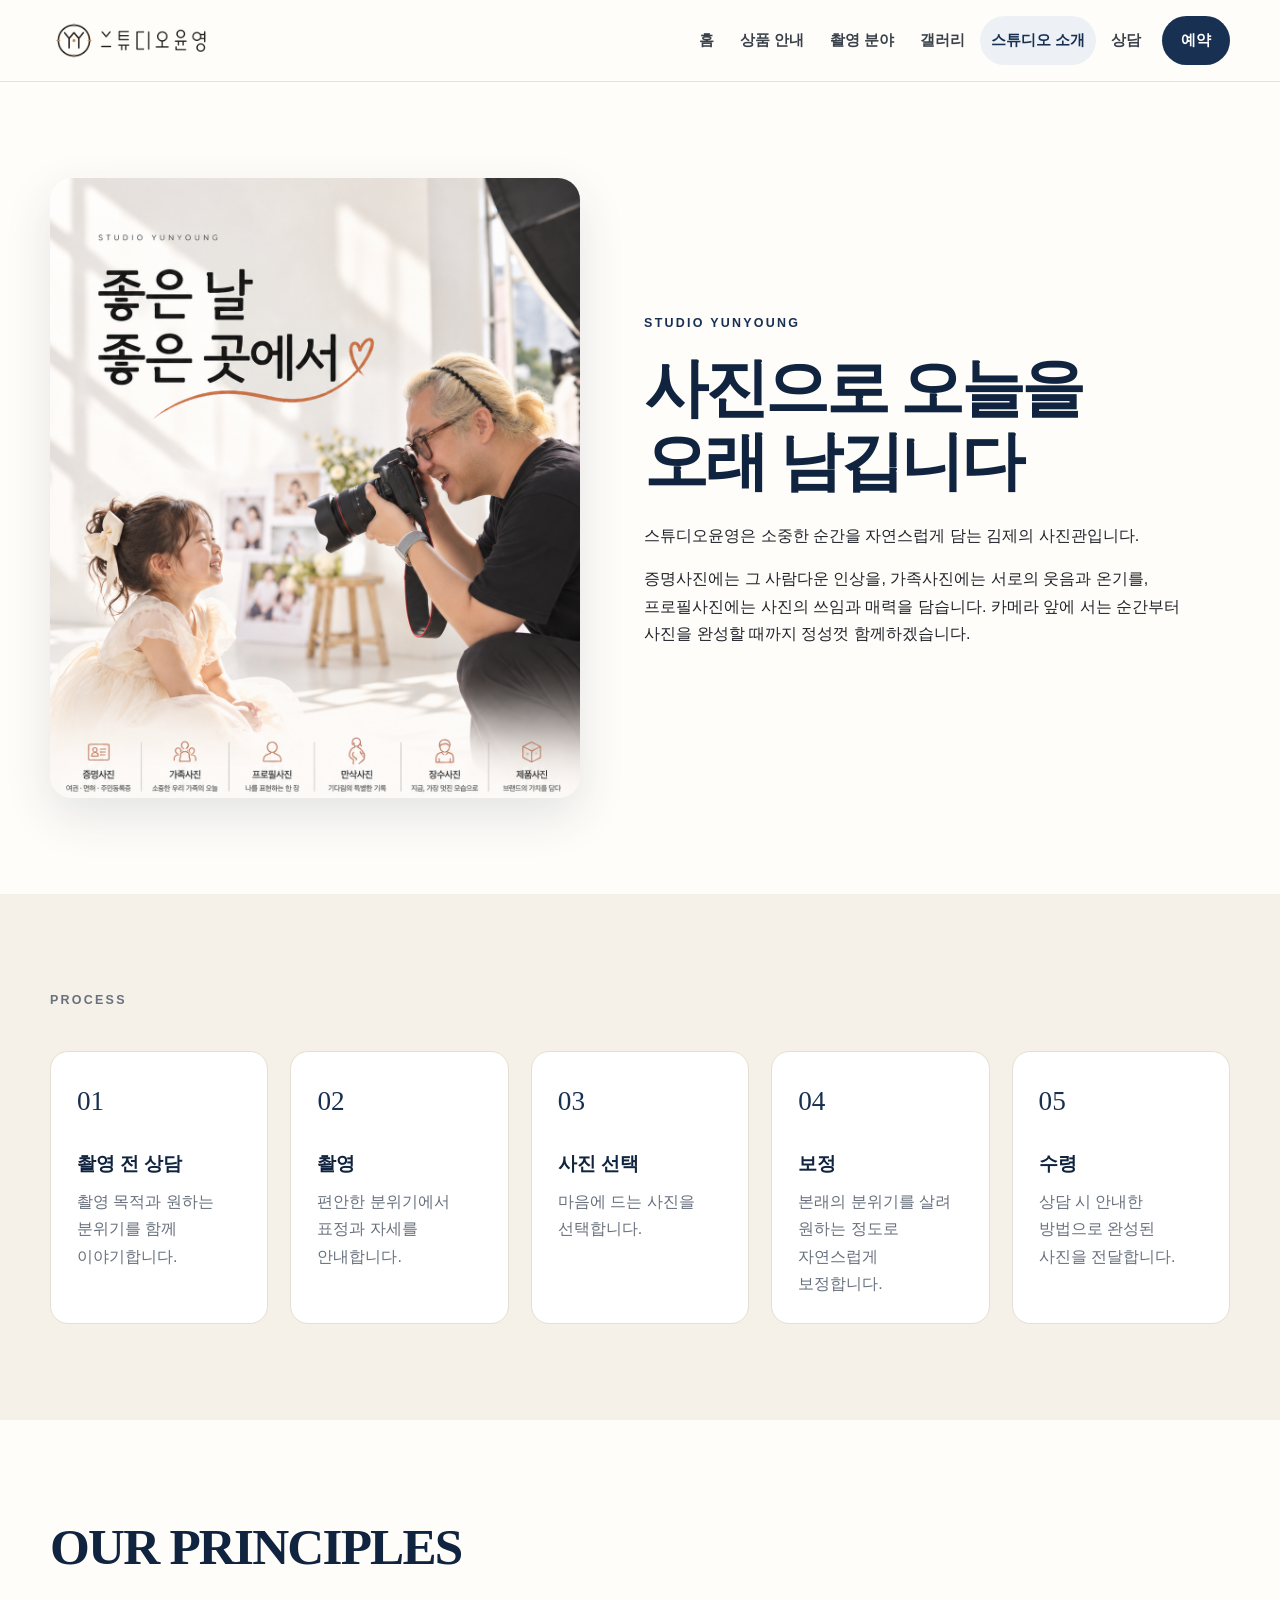
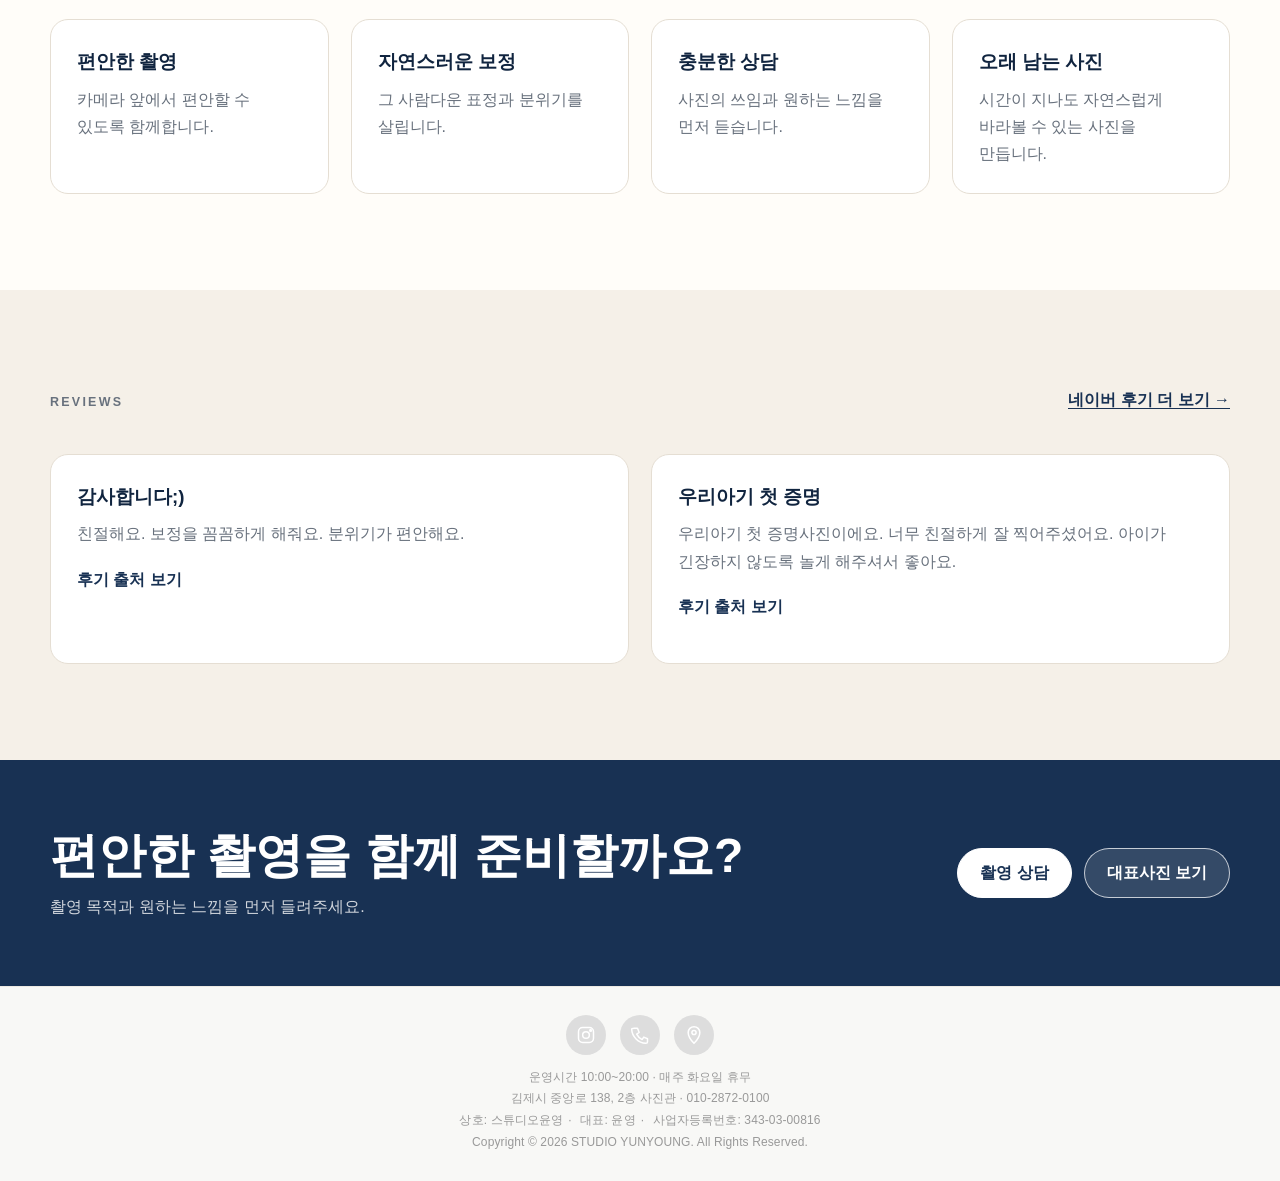
==== about/index.html @ bf230b44 "Add files via upload" ====
<!doctype html>
<html lang="ko"><head>
  <meta charset="utf-8"><meta name="viewport" content="width=device-width,initial-scale=1">
  <title>스튜디오 소개 | 스튜디오윤영 김제사진관</title>
  <meta name="description" content="편안한 촬영과 자연스러운 보정으로 오래 남을 사진을 만드는 스튜디오윤영의 촬영 철학과 과정.">
  <meta name="robots" content="index,follow,max-image-preview:large"><link rel="canonical" href="https://studioyunyoung.com/about/">
  <meta property="og:title" content="스튜디오 소개 | 스튜디오윤영"><meta property="og:description" content="사진으로 오늘을 오래 남깁니다. 스튜디오윤영의 촬영 철학과 과정."><meta property="og:type" content="website"><meta property="og:locale" content="ko_KR"><meta property="og:site_name" content="스튜디오윤영"><meta property="og:url" content="https://studioyunyoung.com/about/"><meta property="og:image" content="https://studioyunyoung.com/images/studio-yunyoung-og.jpg"><meta name="twitter:card" content="summary_large_image">
  <meta name="theme-color" content="#183153"><link rel="icon" href="/images/photo-001.webp"><link rel="stylesheet" href="/css/style-9.css?v=20260923-4">
</head>
<body>
  <a class="skip-link" href="#content">본문으로 바로가기</a>
  <header class="site-header"><a class="brand-logo" href="/" aria-label="스튜디오윤영 홈"><img src="/images/photo-002.webp" width="1600" height="440" alt="스튜디오윤영"></a><button class="menu-toggle" type="button" aria-controls="main-nav" aria-expanded="false">☰ 메뉴</button><nav class="main-nav" id="main-nav" aria-label="주요 메뉴"><a href="/">홈</a><a href="/price/">상품 안내</a><a href="/services/">촬영 분야</a><a href="/portfolio/">갤러리</a><a href="/about/" aria-current="page">스튜디오 소개</a><a href="/consult/">상담</a><a class="nav-book" href="https://m.booking.naver.com/booking/10/bizes/551021?theme=place&amp;entry=pll&amp;lang=ko" target="_blank" rel="noopener noreferrer">예약</a></nav></header>
  <main class="site-main" id="content">
    <section class="section"><div class="content-wrap about-lead"><img src="/images/photo-012.webp" width="1122" height="1402" alt="스튜디오윤영 촬영 이미지"><div><p class="section-kicker">STUDIO YUNYOUNG</p><h1>사진으로 오늘을<br>오래 남깁니다</h1><p>스튜디오윤영은 소중한 순간을 자연스럽게 담는 김제의 사진관입니다.</p><p>증명사진에는 그 사람다운 인상을, 가족사진에는 서로의 웃음과 온기를, 프로필사진에는 사진의 쓰임과 매력을 담습니다. 카메라 앞에 서는 순간부터 사진을 완성할 때까지 정성껏 함께하겠습니다.</p></div></div></section>
    <section class="section section-soft" id="process" aria-labelledby="process-title"><div class="content-wrap"><div class="section-heading"><div><p class="section-kicker">PROCESS</p><h2 id="process-title"></h2></div><p></p></div><div class="process-grid"><article class="process-card"><h3>촬영 전 상담</h3><p>촬영 목적과 원하는 분위기를 함께 이야기합니다.</p></article><article class="process-card"><h3>촬영</h3><p>편안한 분위기에서 표정과 자세를 안내합니다.</p></article><article class="process-card"><h3>사진 선택</h3><p>마음에 드는 사진을 선택합니다.</p></article><article class="process-card"><h3>보정</h3><p>본래의 분위기를 살려 원하는 정도로 자연스럽게 보정합니다.</p></article><article class="process-card"><h3>수령</h3><p>상담 시 안내한 방법으로 완성된 사진을 전달합니다.</p></article></div></div></section>
    <section class="section" id="principles" aria-labelledby="principles-title"><div class="content-wrap"><div class="section-heading"><div><h2 id="principles-title">OUR PRINCIPLES</h2></div></div><div class="principle-grid"><article class="principle-card"><h3>편안한 촬영</h3><p>카메라 앞에서 편안할 수 있도록 함께합니다.</p></article><article class="principle-card"><h3>자연스러운 보정</h3><p>그 사람다운 표정과 분위기를 살립니다.</p></article><article class="principle-card"><h3>충분한 상담</h3><p>사진의 쓰임과 원하는 느낌을 먼저 듣습니다.</p></article><article class="principle-card"><h3>오래 남는 사진</h3><p>시간이 지나도 자연스럽게 바라볼 수 있는 사진을 만듭니다.</p></article></div></div></section>
    <section class="section section-soft" id="reviews" aria-labelledby="reviews-title"><div class="content-wrap"><div class="section-heading"><div><p class="section-kicker">REVIEWS</p><h2 id="reviews-title"></h2></div><p><a class="text-link" href="https://pcmap.place.naver.com/place/1227058138/review/visitor" target="_blank" rel="noopener noreferrer">네이버 후기 더 보기 →</a></p></div><div class="review-grid"><article class="review-card"><h3>감사합니다;)</h3><p>친절해요. 보정을 꼼꼼하게 해줘요. 분위기가 편안해요.</p><a class="source" href="https://m.place.naver.com/my/review/6aae3f268a6053fb1e5ec2ae" target="_blank" rel="noopener noreferrer">후기 출처 보기</a></article><article class="review-card"><h3>우리아기 첫 증명</h3><p>우리아기 첫 증명사진이에요. 너무 친절하게 잘 찍어주셨어요. 아이가 긴장하지 않도록 놀게 해주셔서 좋아요.</p><a class="source" href="https://m.place.naver.com/my/review/67e1294032980dc170e0aef8" target="_blank" rel="noopener noreferrer">후기 출처 보기</a></article></div></div></section>
    <section class="cta-band"><div class="content-wrap"><div><h2>편안한 촬영을 함께 준비할까요?</h2><p>촬영 목적과 원하는 느낌을 먼저 들려주세요.</p></div><div class="cta-actions"><a class="button button-light" href="/consult/">촬영 상담</a><a class="button button-ghost" href="/portfolio/">대표사진 보기</a></div></div></section>
  </main>
  <footer class="site-footer"><div class="content-wrap footer-center"><nav class="footer-actions" aria-label="연락 바로가기"><a href="https://www.instagram.com/studio_yunyoung" target="_blank" rel="noopener noreferrer" aria-label="인스타그램"><svg viewBox="0 0 24 24" aria-hidden="true"><rect x="3" y="3" width="18" height="18" rx="5"></rect><circle cx="12" cy="12" r="4"></circle><circle cx="17.5" cy="6.5" r="1"></circle></svg></a><a href="tel:010-2872-0100" aria-label="전화"><svg viewBox="0 0 24 24" aria-hidden="true"><path d="M5 4h4l2 5-3 2c1.5 3 3.5 5 6.5 6.5l2-3 4.5 2V20c0 1-1 2-2 2C10 21.5 2.5 14 2 5c0-1 1-1 3-1Z"></path></svg></a><a href="https://naver.me/GMmLZN1i" target="_blank" rel="noopener noreferrer" aria-label="오시는 길"><svg viewBox="0 0 24 24" aria-hidden="true"><path d="M12 22s7-7 7-13a7 7 0 1 0-14 0c0 6 7 13 7 13Z"></path><circle cx="12" cy="9" r="2.5"></circle></svg></a></nav><p class="footer-info">운영시간 10:00~20:00 · 매주 화요일 휴무<br>김제시 중앙로 138, 2층 사진관 · <a href="tel:010-2872-0100">010-2872-0100</a></p><p class="footer-business"><span data-business-name="">상호: 스튜디오윤영</span><span data-representative="">대표: 윤영</span><span data-business-number="">사업자등록번호: 343-03-00816</span></p><p class="copyright">Copyright © 2026 STUDIO YUNYOUNG. All Rights Reserved.</p></div></footer>
  <nav class="quick-links" aria-label="모바일 바로가기"><a href="tel:010-2872-0100">전화</a><a href="/consult/">상담</a><a class="quick-reservation" href="https://m.booking.naver.com/booking/10/bizes/551021?theme=place&amp;entry=pll&amp;lang=ko" target="_blank" rel="noopener noreferrer">예약</a><a href="https://naver.me/GMmLZN1i" target="_blank" rel="noopener noreferrer">오시는 길</a><a href="https://www.instagram.com/studio_yunyoung" target="_blank" rel="noopener noreferrer">인스타그램</a></nav><script src="/js/site.js" defer=""></script>

</body></html>
---- css/style-9.css ----
:root {
  --navy: #183153;
  --navy-deep: #10243f;
  --ink: #20242a;
  --muted: #68717d;
  --paper: #fffdf9;
  --warm: #f5f0e8;
  --line: #e5ded3;
  --white: #ffffff;
  --shadow: 0 18px 48px rgba(24, 49, 83, 0.12);
  --radius: 22px;
  --content: 1180px;
}

* { box-sizing: border-box; }
html { scroll-behavior: smooth; }
body {
  margin: 0;
  color: var(--ink);
  background: var(--paper);
  font-family: -apple-system, BlinkMacSystemFont, "Apple SD Gothic Neo", "Noto Sans KR", "Malgun Gothic", sans-serif;
  line-height: 1.7;
  word-break: keep-all;
}
body.menu-open { overflow: hidden; }
img { display: block; max-width: 100%; }
a { color: inherit; text-decoration: none; }
button, input, select, textarea { font: inherit; }
button { color: inherit; }
.sr-only {
  position: absolute;
  width: 1px;
  height: 1px;
  padding: 0;
  margin: -1px;
  overflow: hidden;
  clip: rect(0, 0, 0, 0);
  white-space: nowrap;
  border: 0;
}
.skip-link {
  position: fixed;
  z-index: 999;
  left: 16px;
  top: -80px;
  padding: 10px 16px;
  color: var(--white);
  background: var(--navy);
  border-radius: 8px;
}
.skip-link:focus { top: 16px; }

.site-header {
  position: sticky;
  z-index: 100;
  top: 0;
  display: flex;
  align-items: center;
  justify-content: space-between;
  min-height: 82px;
  padding: 10px max(24px, calc((100vw - var(--content)) / 2));
  background: rgba(255, 253, 249, 0.94);
  border-bottom: 1px solid rgba(229, 222, 211, 0.86);
  backdrop-filter: blur(16px);
}
.brand-logo img { width: 174px; height: auto; }
.main-nav { display: flex; align-items: center; gap: 4px; }
.main-nav > a {
  position: relative;
  padding: 12px 11px;
  border-radius: 999px;
  color: #3a414b;
  font-size: 0.93rem;
  font-weight: 650;
}
.main-nav > a:hover,
.main-nav > a:focus-visible,
.main-nav > a[aria-current="page"] { color: var(--navy); background: #edf1f6; }
.main-nav > .nav-book,
.main-nav > .nav-book:hover,
.main-nav > .nav-book:focus-visible {
  margin-left: 6px;
  padding-inline: 19px;
  color: var(--white);
  background: var(--navy);
}
.menu-toggle {
  display: none;
  border: 1px solid var(--line);
  padding: 10px 14px;
  background: var(--white);
  border-radius: 999px;
  font-weight: 700;
}

.site-main { overflow: hidden; }
.content-wrap { width: min(var(--content), calc(100% - 40px)); margin: 0 auto; }
.section { padding: 96px 0; }
.section-soft { background: var(--warm); }
.section-kicker {
  margin: 0 0 8px;
  color: var(--navy);
  font-size: 0.78rem;
  font-weight: 800;
  letter-spacing: 0.18em;
}
.section-heading {
  display: flex;
  align-items: end;
  justify-content: space-between;
  gap: 28px;
  margin-bottom: 40px;
}
.section-heading h2,
.page-intro h1 {
  margin: 0;
  color: var(--navy-deep);
  font-family: Georgia, "Times New Roman", "Batang", serif;
  font-weight: 600;
  line-height: 1.23;
  letter-spacing: -0.035em;
}
.section-heading h2 { font-size: clamp(2rem, 4vw, 3.5rem); }
.section-heading-empty { min-height: 1.23em; }
.section-heading p { max-width: 500px; margin: 0; color: var(--muted); }
.text-link { color: var(--navy); font-weight: 800; border-bottom: 1px solid currentColor; }

.minimal-hero {
  display: grid;
  grid-template-columns: minmax(390px, 0.82fr) minmax(0, 1.18fr);
  min-height: calc(100svh - 82px);
  background: #fafaf7;
}
.minimal-hero-copy {
  display: flex;
  flex-direction: column;
  justify-content: center;
  padding: clamp(64px, 8vw, 126px) clamp(52px, 6.4vw, 104px);
  color: var(--navy-deep);
}
.minimal-hero-copy h1 {
  width: 100%;
  max-width: 390px;
  margin: 0;
  font-family: "Helvetica Neue", "Apple SD Gothic Neo", "Noto Sans KR", "Malgun Gothic", sans-serif;
  font-size: clamp(2.75rem, 4.2vw, 4.75rem);
  font-weight: 600;
  line-height: 1.14;
  letter-spacing: -0.055em;
}
.minimal-hero-copy h1 span { display: block; margin-top: 0.06em; }
.minimal-hero-copy p {
  width: min(100%, 320px);
  margin: 34px 0 0;
  padding: 16px 0 0 4px;
  border-top: 1px solid var(--navy);
  font-size: 0.88rem;
  font-weight: 750;
  letter-spacing: 0.18em;
}
.minimal-hero-photo { min-width: 0; overflow: hidden; }
.minimal-hero-photo img {
  width: 100%;
  height: 100%;
  object-fit: cover;
  object-position: center;
}
.hero-actions, .cta-actions { display: flex; flex-wrap: wrap; gap: 12px; }
.button {
  display: inline-flex;
  align-items: center;
  justify-content: center;
  min-height: 50px;
  padding: 0 22px;
  border: 1px solid var(--navy);
  border-radius: 999px;
  color: var(--white);
  background: var(--navy);
  font-weight: 800;
  transition: transform 0.2s ease, box-shadow 0.2s ease;
}
.button:hover, .button:focus-visible { transform: translateY(-2px); box-shadow: 0 10px 26px rgba(24, 49, 83, 0.2); }
.button-light { border-color: var(--white); background: var(--white); color: var(--navy); }
.button-ghost { border-color: rgba(255,255,255,.72); background: rgba(255,255,255,.12); color: var(--white); }
.button-outline { background: transparent; color: var(--navy); }
.hero-controls {
  position: absolute;
  z-index: 3;
  right: max(24px, calc((100vw - var(--content)) / 2));
  bottom: 36px;
  display: flex;
  gap: 8px;
}
.hero-dot {
  width: 34px;
  height: 4px;
  padding: 0;
  border: 0;
  border-radius: 99px;
  background: rgba(255,255,255,.46);
  cursor: pointer;
}
.hero-dot.active { background: var(--white); }

.service-grid, .preview-grid, .principle-grid, .process-grid { display: grid; gap: 22px; }
.service-grid { grid-template-columns: repeat(4, 1fr); }
.service-card {
  position: relative;
  min-height: 430px;
  overflow: hidden;
  border-radius: var(--radius);
  background: #d9d9d9;
  box-shadow: var(--shadow);
}
.service-card img { width: 100%; height: 100%; object-fit: cover; transition: transform .5s ease; }
.service-card:hover img { transform: scale(1.035); }
.service-card::after { content: ""; position: absolute; inset: 38% 0 0; background: linear-gradient(transparent, rgba(8,19,33,.82)); }
.service-card-copy { position: absolute; z-index: 2; inset: auto 24px 24px; color: var(--white); }
.service-card-copy small { opacity: .78; font-weight: 800; letter-spacing: .1em; }
.service-card-copy h3 { margin: 4px 0; font-size: 1.55rem; }
.service-card-copy p { margin: 0; opacity: .88; }
.preview-grid { grid-template-columns: 1.35fr .65fr .65fr; grid-template-rows: 280px 280px; }
.preview-grid a { position: relative; overflow: hidden; border-radius: var(--radius); background: #ddd; }
.preview-grid a:first-child { grid-row: 1 / 3; }
.preview-grid a:nth-child(4) { grid-column: 2 / 4; }
.preview-grid img { width: 100%; height: 100%; object-fit: cover; transition: transform .5s ease; }
.preview-grid a:hover img { transform: scale(1.035); }
.preview-label {
  position: absolute;
  left: 16px;
  bottom: 16px;
  padding: 7px 12px;
  color: var(--white);
  background: rgba(16,36,63,.84);
  border-radius: 999px;
  font-size: .85rem;
  font-weight: 800;
}

.split-story { display: grid; grid-template-columns: 1.1fr .9fr; gap: 64px; align-items: center; }
.split-story img { width: 100%; max-height: 660px; object-fit: cover; border-radius: var(--radius); box-shadow: var(--shadow); }
.story-copy h2 { margin: 10px 0 24px; color: var(--navy-deep); font-family: Georgia, "Times New Roman", "Batang", serif; font-size: clamp(2.25rem, 5vw, 4.4rem); font-weight: 500; line-height: 1.12; }
.story-copy p { color: #4f5863; }

.event-card {
  display: grid;
  grid-template-columns: .85fr 1.15fr;
  gap: 46px;
  align-items: center;
  padding: 34px;
  color: var(--white);
  background: var(--navy-deep);
  border-radius: calc(var(--radius) + 8px);
}
.event-card img { width: 100%; max-height: 480px; object-fit: contain; border-radius: 16px; background: var(--white); }
.event-card h2 { margin: 8px 0 14px; font-size: clamp(2rem, 4vw, 3.4rem); line-height: 1.2; }

.page-intro { padding: 88px 0 54px; background: var(--warm); border-bottom: 1px solid var(--line); }
.page-intro h1 { max-width: 850px; font-size: clamp(2.7rem, 6vw, 5.4rem); }
.page-intro p { max-width: 680px; margin: 22px 0 0; color: var(--muted); font-size: 1.08rem; }
.page-intro-simple { padding: 62px 0 38px; }
.page-intro-simple h1 { font-size: clamp(2.7rem, 5vw, 4.8rem); }
.breadcrumb { margin: 0 0 20px; color: var(--navy); font-size: .88rem; font-weight: 800; }

.price-sheet { max-width: 900px; margin: 0 auto; padding: 18px; background: var(--white); border: 1px solid var(--line); border-radius: var(--radius); box-shadow: var(--shadow); }
.price-sheet img { width: 100%; height: auto; border-radius: 14px; }
.notice-box { margin-top: 28px; padding: 24px 26px; background: #edf1f6; border-left: 4px solid var(--navy); border-radius: 12px; }
.notice-box h2, .notice-box h3 { margin-top: 0; color: var(--navy); }
.faq-list { display: grid; gap: 12px; }
.faq-list details { padding: 18px 22px; background: var(--white); border: 1px solid var(--line); border-radius: 14px; }
.faq-list summary { cursor: pointer; color: var(--navy-deep); font-weight: 800; }

.service-detail-list { display: grid; gap: 32px; }
.service-detail {
  display: grid;
  grid-template-columns: .8fr 1.2fr;
  gap: 44px;
  align-items: center;
  padding: 30px;
  background: var(--white);
  border: 1px solid var(--line);
  border-radius: var(--radius);
}
.service-detail:nth-child(even) { grid-template-columns: 1.2fr .8fr; }
.service-detail:nth-child(even) img { order: 2; }
.service-detail img { width: 100%; height: 380px; object-fit: cover; border-radius: 16px; }
.service-detail h2 { margin: 4px 0 12px; color: var(--navy-deep); font-size: 2rem; }
.service-detail ul { padding-left: 20px; color: var(--muted); }

.gallery-tabs { position: sticky; z-index: 30; top: 82px; display: flex; gap: 8px; overflow-x: auto; padding: 14px 0; background: rgba(255,253,249,.94); backdrop-filter: blur(14px); }
.gallery-tab { flex: 0 0 auto; padding: 10px 18px; border: 1px solid var(--navy); border-radius: 2px; color: var(--navy); background: transparent; cursor: pointer; font-weight: 800; }
.gallery-tab.active { border-color: var(--navy); color: var(--white); background: var(--navy); }
.gallery-panel { padding-top: 40px; }
.gallery-panel[hidden] { display: none; }
.gallery-panel h2 { color: var(--navy-deep); font-size: 2.15rem; }
.gallery-grid { display: grid; grid-template-columns: repeat(3, 1fr); gap: 16px; }
.gallery-item { position: relative; aspect-ratio: 4 / 3; padding: 0; overflow: hidden; border: 0; border-radius: 16px; background: #ddd; cursor: zoom-in; }
.gallery-item.portrait { aspect-ratio: 3 / 4; }
.gallery-item img { width: 100%; height: 100%; object-fit: cover; transition: transform .45s ease; }
.gallery-item:hover img { transform: scale(1.025); }
.gallery-note { color: var(--muted); font-size: .92rem; }
.gallery-intro-note { max-width: 760px; margin: 34px 0 0; color: var(--muted); font-size: .92rem; }

.photo-dialog { width: min(1100px, calc(100% - 30px)); max-width: none; padding: 0; border: 0; border-radius: 16px; background: transparent; }
.photo-dialog::backdrop { background: rgba(7,13,22,.86); }
.photo-dialog img { max-width: 100%; max-height: 88vh; margin: auto; object-fit: contain; border-radius: 12px; }
.dialog-close { position: fixed; top: 18px; right: 18px; width: 48px; height: 48px; border: 0; border-radius: 50%; color: var(--white); background: rgba(255,255,255,.18); font-size: 2rem; cursor: pointer; }

.about-lead { display: grid; grid-template-columns: .95fr 1.05fr; gap: 64px; align-items: center; }
.about-lead img { width: 100%; max-height: 620px; object-fit: cover; border-radius: var(--radius); box-shadow: var(--shadow); }
.page-intro h1,
.about-lead h1 {
  font-family: "Helvetica Neue", "Apple SD Gothic Neo", "Noto Sans KR", "Malgun Gothic", sans-serif;
  font-weight: 600;
  line-height: 1.14;
  letter-spacing: -0.055em;
}
.about-lead h1 { margin: 18px 0 24px; color: var(--navy-deep); font-size: clamp(2.4rem, 5vw, 4.5rem); }
.process-grid { grid-template-columns: repeat(5, 1fr); counter-reset: process; }
.process-card, .principle-card, .review-card { padding: 26px; background: var(--white); border: 1px solid var(--line); border-radius: 18px; }
.process-card { counter-increment: process; }
.process-card::before { content: "0" counter(process); display: block; margin-bottom: 24px; color: var(--navy); font-family: Georgia, serif; font-size: 1.7rem; }
.process-card h3, .principle-card h3, .review-card h3 { margin: 0 0 8px; color: var(--navy-deep); }
.process-card p, .principle-card p, .review-card p { margin: 0; color: var(--muted); }
.principle-grid { grid-template-columns: repeat(4, 1fr); }
.review-grid { display: grid; grid-template-columns: repeat(2, 1fr); gap: 22px; }
.review-card { min-height: 210px; }
.review-card .source { display: inline-block; margin-top: 18px; color: var(--navy); font-weight: 800; }

.consult-layout { display: grid; grid-template-columns: 1.2fr .8fr; gap: 34px; align-items: start; }
.consult-form, .contact-card { padding: 34px; background: var(--white); border: 1px solid var(--line); border-radius: var(--radius); box-shadow: var(--shadow); }
.consult-form { display: grid; grid-template-columns: 1fr 1fr; gap: 18px; }
.consult-form h2, .consult-form .form-note, .consult-form .message-field, .consult-form .form-actions, .consult-form .copy-status { grid-column: 1 / -1; }
.consult-form h2 { margin: 0; color: var(--navy-deep); }
.form-note { margin: 0; color: var(--muted); }
.consult-form label { display: grid; gap: 7px; color: #424a55; font-weight: 800; }
.consult-form input, .consult-form select, .consult-form textarea { width: 100%; padding: 13px 14px; border: 1px solid #cdd3da; border-radius: 10px; color: var(--ink); background: var(--white); }
.consult-form textarea { resize: vertical; }
.form-actions { display: flex; flex-wrap: wrap; gap: 10px; }
.copy-status { min-height: 1.6em; margin: 0; color: var(--navy); font-weight: 750; }
.contact-card h2 { margin-top: 0; color: var(--navy-deep); }
.contact-card .phone { display: inline-block; margin: 8px 0 18px; color: var(--navy); font-size: 1.55rem; font-weight: 900; }
.contact-links { display: grid; gap: 10px; margin-top: 22px; }
.contact-links a { padding: 12px 14px; border: 1px solid var(--line); border-radius: 10px; font-weight: 800; }

.cta-band { padding: 66px 0; color: var(--white); background: var(--navy); }
.cta-band .content-wrap { display: flex; align-items: center; justify-content: space-between; gap: 30px; }
.cta-band h2 { margin: 0 0 7px; font-size: clamp(1.8rem, 4vw, 3rem); line-height: 1.25; }
.cta-band p { margin: 0; opacity: .8; }

.site-footer {
  padding: 28px 0;
  color: #999;
  background: #f8f8f6;
  border-top: 1px solid #ece9e3;
  font-family: Arial, "Helvetica Neue", "Apple SD Gothic Neo", sans-serif;
  font-size: 12px;
  font-weight: 400;
  line-height: 1.75;
  letter-spacing: .01em;
  text-align: center;
}
.footer-center { display: grid; justify-items: center; gap: 0; }
.footer-actions { display: flex; justify-content: center; gap: 14px; }
.footer-actions a { display: grid; place-items: center; width: 40px; height: 40px; border-radius: 50%; color: var(--white); background: #ddd; transition: background .2s ease, transform .2s ease; }
.footer-actions a:hover, .footer-actions a:focus-visible { background: var(--navy); transform: translateY(-2px); }
.footer-actions svg { width: 20px; height: 20px; fill: none; stroke: currentColor; stroke-width: 1.8; stroke-linecap: round; stroke-linejoin: round; }
.footer-info { margin: 12px 0 0; color: inherit; font: inherit; }
.footer-info a { color: inherit; border-bottom: 0; }
.footer-business { display: flex; flex-wrap: wrap; justify-content: center; gap: 0; margin: 1px 0 0; color: inherit; font: inherit; }
.footer-business span + span::before { content: " · "; padding: 0 5px; color: inherit; }
.copyright { margin: 1px 0 0; color: inherit; font: inherit; letter-spacing: inherit; }

.quick-links {
  position: fixed;
  z-index: 90;
  left: 50%;
  bottom: 12px;
  display: none;
  width: min(560px, calc(100% - 20px));
  transform: translateX(-50%);
  overflow: hidden;
  border: 1px solid rgba(255,255,255,.72);
  border-radius: 16px;
  background: rgba(255,255,255,.96);
  box-shadow: 0 14px 35px rgba(16,36,63,.2);
  backdrop-filter: blur(14px);
}
.quick-links a { flex: 1; display: grid; place-items: center; min-height: 58px; padding: 6px 3px; color: #4f5965; font-size: .72rem; font-weight: 800; }
.quick-links .quick-reservation { color: var(--white); background: var(--navy); }

@media (max-width: 1040px) {
  .service-grid { grid-template-columns: repeat(2, 1fr); }
  .service-card { min-height: 520px; }
  .process-grid { grid-template-columns: repeat(3, 1fr); }
  .principle-grid { grid-template-columns: repeat(2, 1fr); }
  .main-nav > a { padding-inline: 8px; font-size: .86rem; }
}

@media (max-width: 820px) {
  .site-header { min-height: 70px; padding-inline: 18px; }
  .brand-logo img { width: 150px; }
  .menu-toggle { display: inline-flex; }
  .main-nav {
    position: fixed;
    inset: 70px 0 auto;
    display: none;
    max-height: calc(100vh - 70px);
    padding: 18px 20px 28px;
    overflow-y: auto;
    background: var(--paper);
    border-bottom: 1px solid var(--line);
    box-shadow: 0 18px 40px rgba(16,36,63,.12);
  }
  .main-nav.open { display: grid; }
  .main-nav > a { padding: 13px 16px; border-radius: 10px; font-size: 1rem; }
  .main-nav > .nav-book { margin: 8px 0 0; }
  .minimal-hero {
    grid-template-columns: 1fr;
    grid-template-rows: auto minmax(420px, 1fr);
    min-height: calc(100svh - 70px);
    padding-bottom: 76px;
  }
  .minimal-hero-copy { padding: 46px 24px 36px; }
  .minimal-hero-copy h1 { font-size: clamp(2.8rem, 12vw, 4.5rem); }
  .minimal-hero-copy p { margin-top: 22px; padding-top: 14px; }
  .section { padding: 72px 0; }
  .section-heading { display: block; }
  .section-heading p { margin-top: 12px; }
  .preview-grid { grid-template-columns: 1fr 1fr; grid-template-rows: 340px 220px 220px; }
  .preview-grid a:first-child { grid-column: 1 / 3; grid-row: auto; }
  .preview-grid a:nth-child(4) { grid-column: 1 / 3; }
  .split-story, .about-lead, .event-card, .consult-layout { grid-template-columns: 1fr; }
  .event-card { padding: 22px; }
  .service-detail, .service-detail:nth-child(even) { grid-template-columns: 1fr; gap: 22px; }
  .service-detail:nth-child(even) img { order: 0; }
  .gallery-tabs { top: 70px; }
  .gallery-grid { grid-template-columns: repeat(2, 1fr); }
  .process-grid { grid-template-columns: repeat(2, 1fr); }
  .cta-band .content-wrap { display: block; }
  .cta-actions { margin-top: 24px; }
  .quick-links { display: flex; }
  .site-footer { padding-bottom: 94px; }
}

@media (max-width: 560px) {
  .content-wrap { width: min(100% - 28px, var(--content)); }
  .service-grid { grid-template-columns: 1fr; }
  .service-card { min-height: 500px; }
  .preview-grid { display: grid; grid-template-columns: 1fr; grid-template-rows: repeat(4, 310px); }
  .preview-grid a:first-child, .preview-grid a:nth-child(4) { grid-column: auto; }
  .page-intro { padding: 64px 0 42px; }
  .page-intro-simple { padding: 48px 0 30px; }
  .page-intro h1 { font-size: clamp(2.4rem, 13vw, 4.2rem); }
  .gallery-grid { grid-template-columns: 1fr; }
  .gallery-item, .gallery-item.portrait { aspect-ratio: 4 / 3; }
  .process-grid, .principle-grid, .review-grid { grid-template-columns: 1fr; }
  .consult-form { grid-template-columns: 1fr; padding: 24px; }
  .consult-form > * { grid-column: 1; }
  .contact-card { padding: 24px; }
  .footer-grid { grid-template-columns: 1fr; }
  .footer-links { justify-content: flex-start; }
  .footer-policy, .copyright { grid-column: auto; }
}

@media (prefers-reduced-motion: reduce) {
  html { scroll-behavior: auto; }
  *, *::before, *::after { scroll-behavior: auto !important; transition-duration: .01ms !important; animation-duration: .01ms !important; }
}
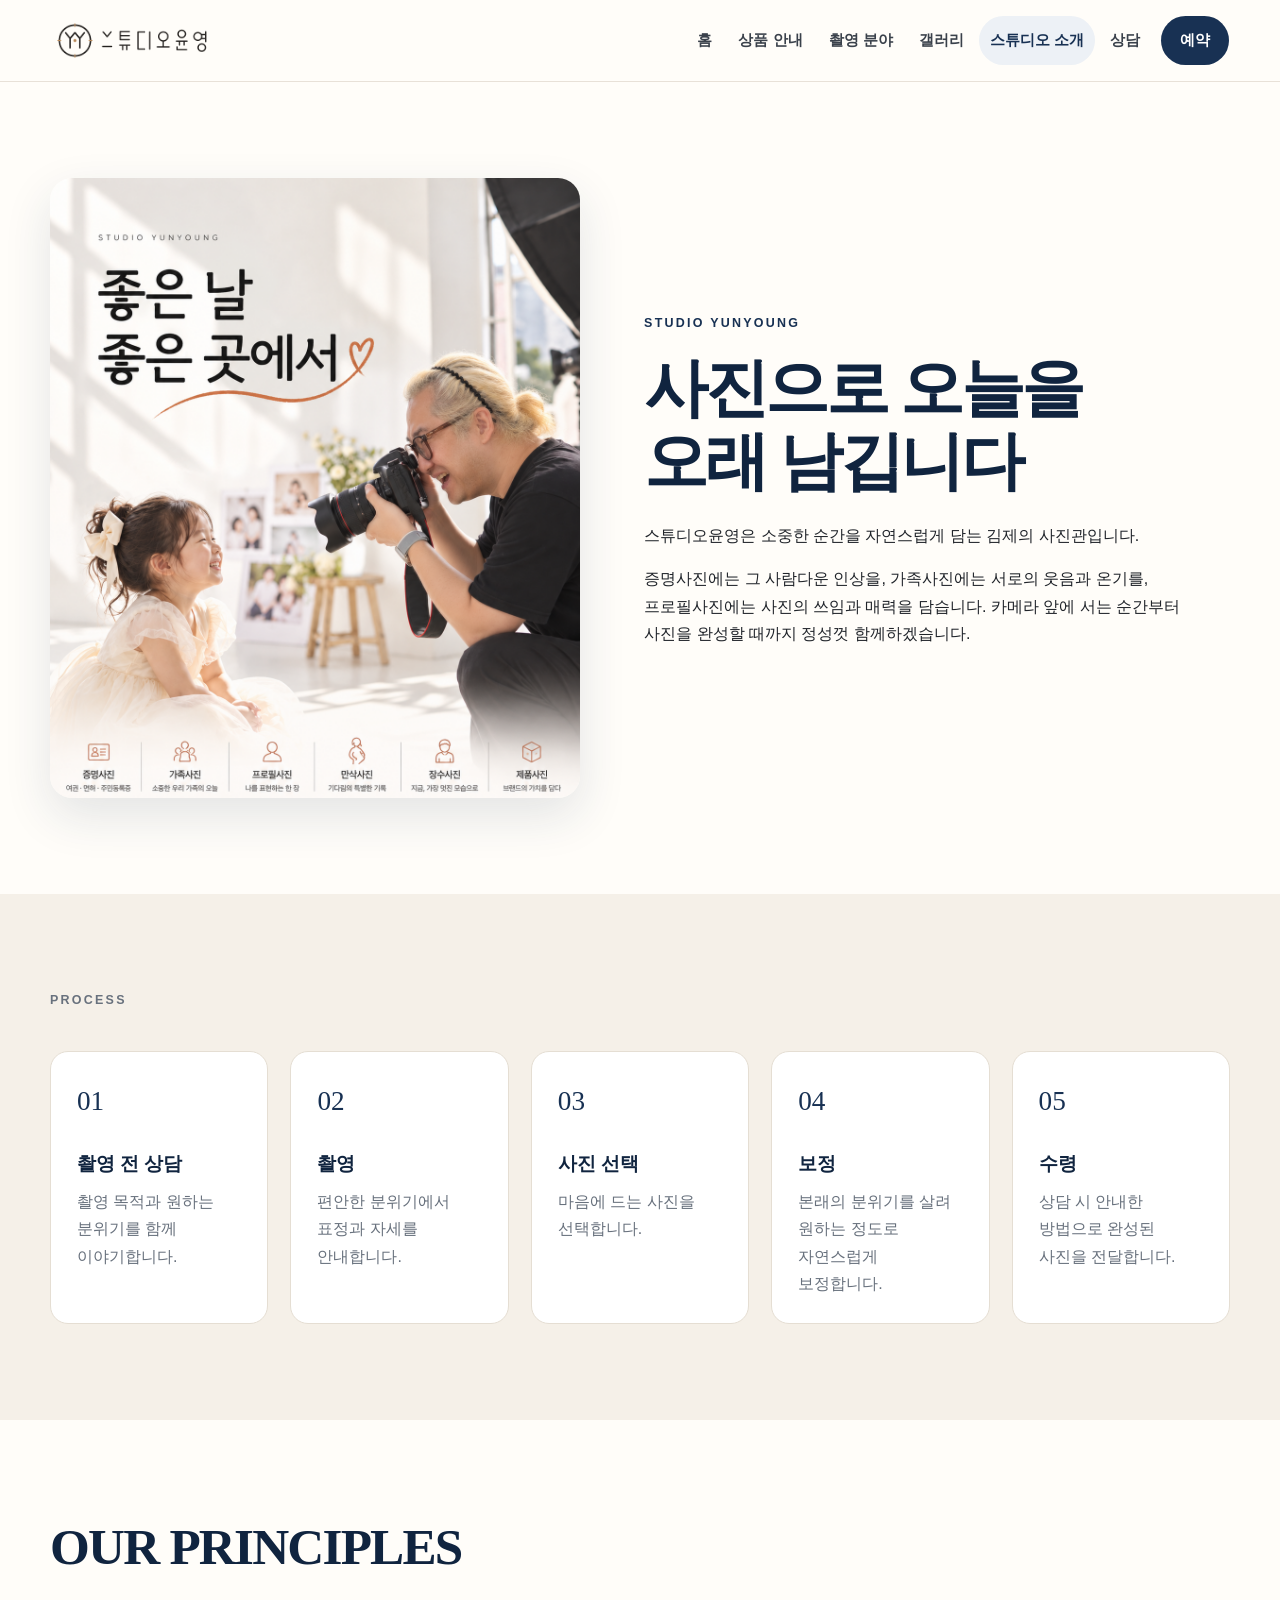
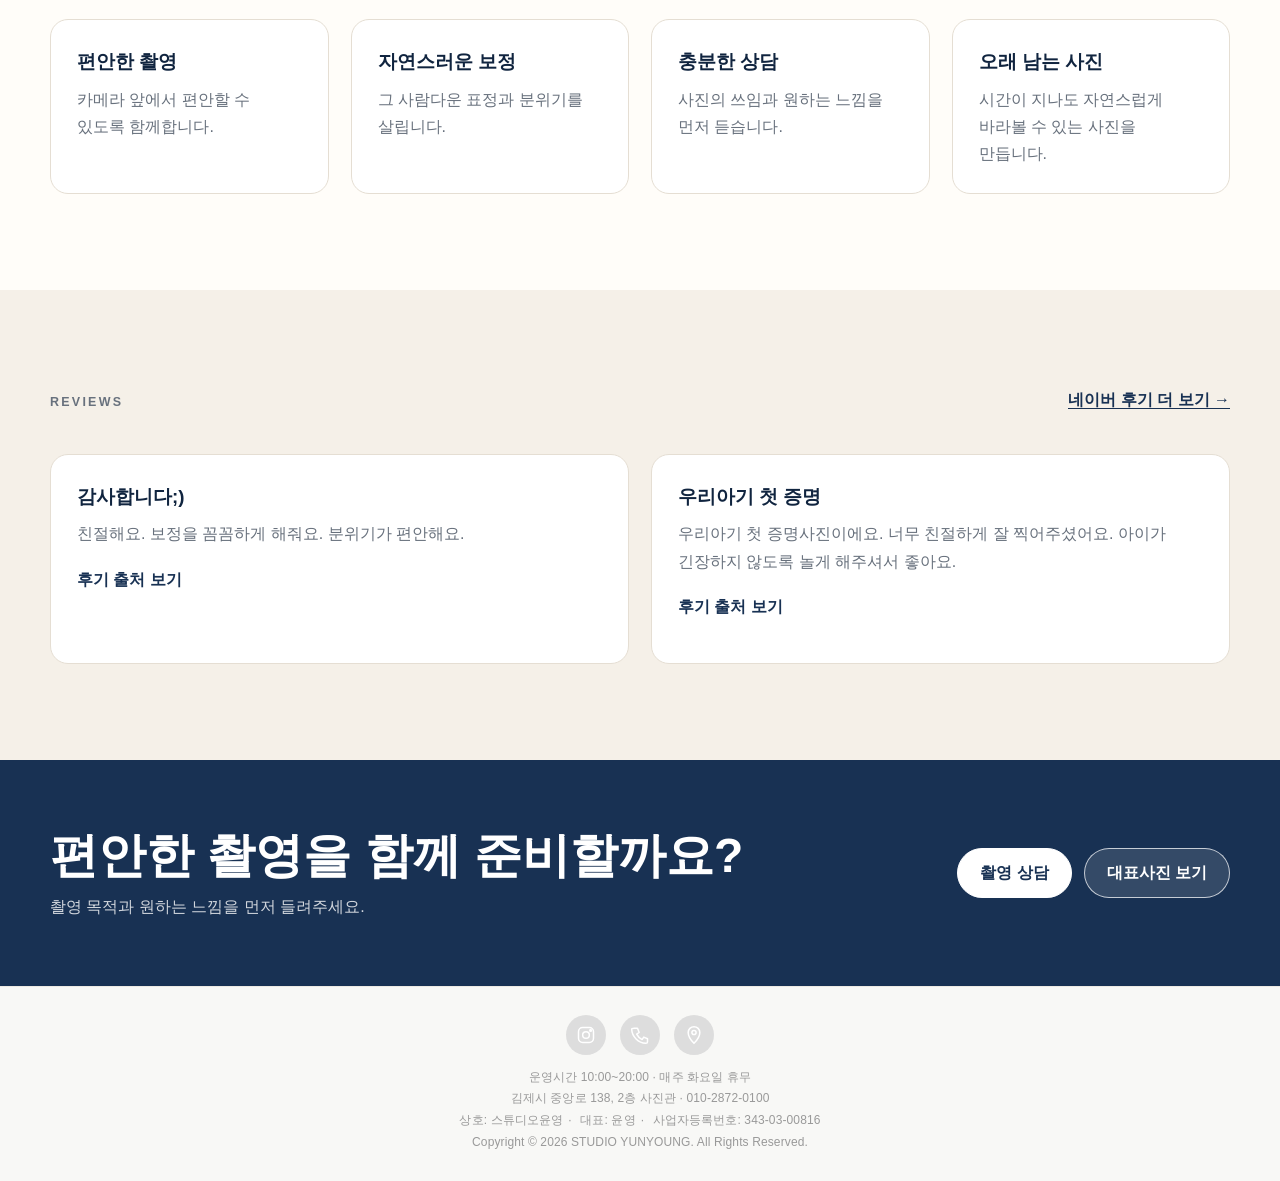
==== commit acc258fc: "Add files via upload" ====
--- a/about/index.html
+++ b/about/index.html
@@ -5,13 +5,13 @@
   <meta name="description" content="편안한 촬영과 자연스러운 보정으로 오래 남을 사진을 만드는 스튜디오윤영의 촬영 철학과 과정.">
   <meta name="robots" content="index,follow,max-image-preview:large"><link rel="canonical" href="https://studioyunyoung.com/about/">
   <meta property="og:title" content="스튜디오 소개 | 스튜디오윤영"><meta property="og:description" content="사진으로 오늘을 오래 남깁니다. 스튜디오윤영의 촬영 철학과 과정."><meta property="og:type" content="website"><meta property="og:locale" content="ko_KR"><meta property="og:site_name" content="스튜디오윤영"><meta property="og:url" content="https://studioyunyoung.com/about/"><meta property="og:image" content="https://studioyunyoung.com/images/studio-yunyoung-og.jpg"><meta name="twitter:card" content="summary_large_image">
-  <meta name="theme-color" content="#183153"><link rel="icon" href="/images/photo-001.webp"><link rel="stylesheet" href="/css/style-9.css?v=20260923-4">
+  <meta name="theme-color" content="#183153"><link rel="icon" href="/images/photo-001.webp"><link rel="stylesheet" href="/css/style-11.css?v=20260924-1">
 </head>
 <body>
   <a class="skip-link" href="#content">본문으로 바로가기</a>
   <header class="site-header"><a class="brand-logo" href="/" aria-label="스튜디오윤영 홈"><img src="/images/photo-002.webp" width="1600" height="440" alt="스튜디오윤영"></a><button class="menu-toggle" type="button" aria-controls="main-nav" aria-expanded="false">☰ 메뉴</button><nav class="main-nav" id="main-nav" aria-label="주요 메뉴"><a href="/">홈</a><a href="/price/">상품 안내</a><a href="/services/">촬영 분야</a><a href="/portfolio/">갤러리</a><a href="/about/" aria-current="page">스튜디오 소개</a><a href="/consult/">상담</a><a class="nav-book" href="https://m.booking.naver.com/booking/10/bizes/551021?theme=place&amp;entry=pll&amp;lang=ko" target="_blank" rel="noopener noreferrer">예약</a></nav></header>
   <main class="site-main" id="content">
-    <section class="section"><div class="content-wrap about-lead"><img src="/images/photo-012.webp" width="1122" height="1402" alt="스튜디오윤영 촬영 이미지"><div><p class="section-kicker">STUDIO YUNYOUNG</p><h1>사진으로 오늘을<br>오래 남깁니다</h1><p>스튜디오윤영은 소중한 순간을 자연스럽게 담는 김제의 사진관입니다.</p><p>증명사진에는 그 사람다운 인상을, 가족사진에는 서로의 웃음과 온기를, 프로필사진에는 사진의 쓰임과 매력을 담습니다. 카메라 앞에 서는 순간부터 사진을 완성할 때까지 정성껏 함께하겠습니다.</p></div></div></section>
+    <section class="section"><div class="content-wrap about-lead"><img src="/images/photo-012.webp" width="1600" height="900" alt="스튜디오윤영 촬영 이미지"><div><p class="section-kicker">STUDIO YUNYOUNG</p><h1>사진으로 오늘을<br>오래 남깁니다</h1><p>스튜디오윤영은 소중한 순간을 자연스럽게 담는 김제의 사진관입니다.</p><p>증명사진에는 그 사람다운 인상을, 가족사진에는 서로의 웃음과 온기를, 프로필사진에는 사진의 쓰임과 매력을 담습니다. 카메라 앞에 서는 순간부터 사진을 완성할 때까지 정성껏 함께하겠습니다.</p></div></div></section>
     <section class="section section-soft" id="process" aria-labelledby="process-title"><div class="content-wrap"><div class="section-heading"><div><p class="section-kicker">PROCESS</p><h2 id="process-title"></h2></div><p></p></div><div class="process-grid"><article class="process-card"><h3>촬영 전 상담</h3><p>촬영 목적과 원하는 분위기를 함께 이야기합니다.</p></article><article class="process-card"><h3>촬영</h3><p>편안한 분위기에서 표정과 자세를 안내합니다.</p></article><article class="process-card"><h3>사진 선택</h3><p>마음에 드는 사진을 선택합니다.</p></article><article class="process-card"><h3>보정</h3><p>본래의 분위기를 살려 원하는 정도로 자연스럽게 보정합니다.</p></article><article class="process-card"><h3>수령</h3><p>상담 시 안내한 방법으로 완성된 사진을 전달합니다.</p></article></div></div></section>
     <section class="section" id="principles" aria-labelledby="principles-title"><div class="content-wrap"><div class="section-heading"><div><h2 id="principles-title">OUR PRINCIPLES</h2></div></div><div class="principle-grid"><article class="principle-card"><h3>편안한 촬영</h3><p>카메라 앞에서 편안할 수 있도록 함께합니다.</p></article><article class="principle-card"><h3>자연스러운 보정</h3><p>그 사람다운 표정과 분위기를 살립니다.</p></article><article class="principle-card"><h3>충분한 상담</h3><p>사진의 쓰임과 원하는 느낌을 먼저 듣습니다.</p></article><article class="principle-card"><h3>오래 남는 사진</h3><p>시간이 지나도 자연스럽게 바라볼 수 있는 사진을 만듭니다.</p></article></div></div></section>
     <section class="section section-soft" id="reviews" aria-labelledby="reviews-title"><div class="content-wrap"><div class="section-heading"><div><p class="section-kicker">REVIEWS</p><h2 id="reviews-title"></h2></div><p><a class="text-link" href="https://pcmap.place.naver.com/place/1227058138/review/visitor" target="_blank" rel="noopener noreferrer">네이버 후기 더 보기 →</a></p></div><div class="review-grid"><article class="review-card"><h3>감사합니다;)</h3><p>친절해요. 보정을 꼼꼼하게 해줘요. 분위기가 편안해요.</p><a class="source" href="https://m.place.naver.com/my/review/6aae3f268a6053fb1e5ec2ae" target="_blank" rel="noopener noreferrer">후기 출처 보기</a></article><article class="review-card"><h3>우리아기 첫 증명</h3><p>우리아기 첫 증명사진이에요. 너무 친절하게 잘 찍어주셨어요. 아이가 긴장하지 않도록 놀게 해주셔서 좋아요.</p><a class="source" href="https://m.place.naver.com/my/review/67e1294032980dc170e0aef8" target="_blank" rel="noopener noreferrer">후기 출처 보기</a></article></div></div></section>
--- a/css/style-11.css
+++ b/css/style-11.css
@@ -0,0 +1,541 @@
+:root {
+  --navy: #183153;
+  --navy-deep: #10243f;
+  --ink: #20242a;
+  --muted: #68717d;
+  --paper: #fffdf9;
+  --warm: #f5f0e8;
+  --line: #e5ded3;
+  --white: #ffffff;
+  --shadow: 0 18px 48px rgba(24, 49, 83, 0.12);
+  --radius: 22px;
+  --content: 1180px;
+}
+
+* { box-sizing: border-box; }
+html { scroll-behavior: smooth; }
+body {
+  margin: 0;
+  color: var(--ink);
+  background: var(--paper);
+  font-family: -apple-system, BlinkMacSystemFont, "Apple SD Gothic Neo", "Noto Sans KR", "Malgun Gothic", sans-serif;
+  line-height: 1.7;
+  word-break: keep-all;
+}
+body.menu-open { overflow: hidden; }
+img { display: block; max-width: 100%; }
+a { color: inherit; text-decoration: none; }
+button, input, select, textarea { font: inherit; }
+button { color: inherit; }
+.sr-only {
+  position: absolute;
+  width: 1px;
+  height: 1px;
+  padding: 0;
+  margin: -1px;
+  overflow: hidden;
+  clip: rect(0, 0, 0, 0);
+  white-space: nowrap;
+  border: 0;
+}
+.skip-link {
+  position: fixed;
+  z-index: 999;
+  left: 16px;
+  top: -80px;
+  padding: 10px 16px;
+  color: var(--white);
+  background: var(--navy);
+  border-radius: 8px;
+}
+.skip-link:focus { top: 16px; }
+
+.site-header {
+  position: sticky;
+  z-index: 100;
+  top: 0;
+  display: flex;
+  align-items: center;
+  justify-content: space-between;
+  min-height: 82px;
+  padding: 10px clamp(28px, 4vw, 72px);
+  background: rgba(255, 253, 249, 0.94);
+  border-bottom: 1px solid rgba(229, 222, 211, 0.86);
+  backdrop-filter: blur(16px);
+}
+.brand-logo { flex: 0 0 auto; }
+.brand-logo img { width: 174px; height: auto; }
+.main-nav { display: flex; align-items: center; gap: 4px; margin-left: auto; }
+.main-nav > a {
+  position: relative;
+  padding: 12px 11px;
+  border-radius: 999px;
+  color: #3a414b;
+  font-size: 0.93rem;
+  font-weight: 650;
+}
+.main-nav > a:hover,
+.main-nav > a:focus-visible,
+.main-nav > a[aria-current="page"] { color: var(--navy); background: #edf1f6; }
+.main-nav > .nav-book,
+.main-nav > .nav-book:hover,
+.main-nav > .nav-book:focus-visible {
+  margin-left: 6px;
+  padding-inline: 19px;
+  color: var(--white);
+  background: var(--navy);
+}
+.menu-toggle {
+  display: none;
+  border: 1px solid var(--line);
+  padding: 10px 14px;
+  background: var(--white);
+  border-radius: 999px;
+  font-weight: 700;
+}
+
+.site-main { overflow: hidden; }
+.content-wrap { width: min(var(--content), calc(100% - 40px)); margin: 0 auto; }
+.section { padding: 96px 0; }
+.section-soft { background: var(--warm); }
+.section-kicker {
+  margin: 0 0 8px;
+  color: var(--navy);
+  font-size: 0.78rem;
+  font-weight: 800;
+  letter-spacing: 0.18em;
+}
+.section-heading {
+  display: flex;
+  align-items: end;
+  justify-content: space-between;
+  gap: 28px;
+  margin-bottom: 40px;
+}
+.section-heading h2,
+.page-intro h1 {
+  margin: 0;
+  color: var(--navy-deep);
+  font-family: Georgia, "Times New Roman", "Batang", serif;
+  font-weight: 600;
+  line-height: 1.23;
+  letter-spacing: -0.035em;
+}
+.section-heading h2 { font-size: clamp(2rem, 4vw, 3.5rem); }
+.section-heading-empty { min-height: 1.23em; }
+.section-heading p { max-width: 500px; margin: 0; color: var(--muted); }
+.text-link { color: var(--navy); font-weight: 800; border-bottom: 1px solid currentColor; }
+
+.minimal-hero {
+  display: grid;
+  grid-template-columns: minmax(340px, 0.68fr) minmax(0, 1.32fr);
+  min-height: calc(100svh - 82px);
+  background: #fafaf7;
+}
+.minimal-hero-copy {
+  display: flex;
+  flex-direction: column;
+  justify-content: center;
+  padding: clamp(64px, 8vw, 126px) clamp(52px, 6.4vw, 104px);
+  color: var(--navy-deep);
+}
+.minimal-hero-copy h1 {
+  width: 100%;
+  max-width: 390px;
+  margin: 0;
+  font-family: "Helvetica Neue", "Apple SD Gothic Neo", "Noto Sans KR", "Malgun Gothic", sans-serif;
+  font-size: clamp(2.75rem, 4.2vw, 4.75rem);
+  font-weight: 600;
+  line-height: 1.14;
+  letter-spacing: -0.055em;
+}
+.minimal-hero-copy h1 span { display: block; margin-top: 0.06em; }
+.minimal-hero-copy p {
+  width: min(100%, 320px);
+  margin: 34px 0 0;
+  padding: 16px 0 0 4px;
+  border-top: 1px solid var(--navy);
+  font-size: 0.88rem;
+  font-weight: 750;
+  letter-spacing: 0.18em;
+}
+.minimal-hero-photo {
+  position: relative;
+  min-width: 0;
+  min-height: 0;
+  overflow: hidden;
+  background: #eeeae3;
+  isolation: isolate;
+}
+.home-slide {
+  position: absolute;
+  inset: 0;
+  margin: 0;
+  opacity: 0;
+  visibility: hidden;
+  transition: opacity 2.2s ease, visibility 0s linear 2.2s;
+}
+.home-slide.active {
+  z-index: 1;
+  opacity: 1;
+  visibility: visible;
+  transition-delay: 0s;
+}
+.home-slide img {
+  position: absolute;
+  inset: 0;
+  width: 100%;
+  height: 100%;
+  object-position: center;
+}
+.home-slide-backdrop {
+  z-index: 0;
+  object-fit: cover;
+  filter: blur(22px) saturate(.72);
+  opacity: .3;
+  transform: scale(1.08);
+}
+.home-slide-image {
+  z-index: 1;
+  object-fit: contain;
+}
+.hero-actions, .cta-actions { display: flex; flex-wrap: wrap; gap: 12px; }
+.button {
+  display: inline-flex;
+  align-items: center;
+  justify-content: center;
+  min-height: 50px;
+  padding: 0 22px;
+  border: 1px solid var(--navy);
+  border-radius: 999px;
+  color: var(--white);
+  background: var(--navy);
+  font-weight: 800;
+  transition: transform 0.2s ease, box-shadow 0.2s ease;
+}
+.button:hover, .button:focus-visible { transform: translateY(-2px); box-shadow: 0 10px 26px rgba(24, 49, 83, 0.2); }
+.button-light { border-color: var(--white); background: var(--white); color: var(--navy); }
+.button-ghost { border-color: rgba(255,255,255,.72); background: rgba(255,255,255,.12); color: var(--white); }
+.button-outline { background: transparent; color: var(--navy); }
+.hero-controls {
+  position: absolute;
+  z-index: 3;
+  right: max(24px, calc((100vw - var(--content)) / 2));
+  bottom: 36px;
+  display: flex;
+  gap: 8px;
+}
+.hero-dot {
+  width: 34px;
+  height: 4px;
+  padding: 0;
+  border: 0;
+  border-radius: 99px;
+  background: rgba(255,255,255,.46);
+  cursor: pointer;
+}
+.hero-dot.active { background: var(--white); }
+
+.service-grid, .preview-grid, .principle-grid, .process-grid { display: grid; gap: 22px; }
+.service-grid { grid-template-columns: repeat(4, 1fr); }
+.service-card {
+  position: relative;
+  min-height: 430px;
+  overflow: hidden;
+  border-radius: var(--radius);
+  background: #d9d9d9;
+  box-shadow: var(--shadow);
+}
+.service-card img { width: 100%; height: 100%; object-fit: cover; transition: transform .5s ease; }
+.service-card:hover img { transform: scale(1.035); }
+.service-card::after { content: ""; position: absolute; inset: 38% 0 0; background: linear-gradient(transparent, rgba(8,19,33,.82)); }
+.service-card-copy { position: absolute; z-index: 2; inset: auto 24px 24px; color: var(--white); }
+.service-card-copy small { opacity: .78; font-weight: 800; letter-spacing: .1em; }
+.service-card-copy h3 { margin: 4px 0; font-size: 1.55rem; }
+.service-card-copy p { margin: 0; opacity: .88; }
+.preview-grid { grid-template-columns: 1.35fr .65fr .65fr; grid-template-rows: 280px 280px; }
+.preview-grid a { position: relative; overflow: hidden; border-radius: var(--radius); background: #ddd; }
+.preview-grid a:first-child { grid-row: 1 / 3; }
+.preview-grid a:nth-child(4) { grid-column: 2 / 4; }
+.preview-grid img { width: 100%; height: 100%; object-fit: cover; transition: transform .5s ease; }
+.preview-grid a:hover img { transform: scale(1.035); }
+.preview-label {
+  position: absolute;
+  left: 16px;
+  bottom: 16px;
+  padding: 7px 12px;
+  color: var(--white);
+  background: rgba(16,36,63,.84);
+  border-radius: 999px;
+  font-size: .85rem;
+  font-weight: 800;
+}
+
+.split-story { display: grid; grid-template-columns: 1.1fr .9fr; gap: 64px; align-items: center; }
+.split-story img { width: 100%; max-height: 660px; object-fit: cover; border-radius: var(--radius); box-shadow: var(--shadow); }
+.story-copy h2 { margin: 10px 0 24px; color: var(--navy-deep); font-family: Georgia, "Times New Roman", "Batang", serif; font-size: clamp(2.25rem, 5vw, 4.4rem); font-weight: 500; line-height: 1.12; }
+.story-copy p { color: #4f5863; }
+
+.event-card {
+  display: grid;
+  grid-template-columns: .85fr 1.15fr;
+  gap: 46px;
+  align-items: center;
+  padding: 34px;
+  color: var(--white);
+  background: var(--navy-deep);
+  border-radius: calc(var(--radius) + 8px);
+}
+.event-card img { width: 100%; max-height: 480px; object-fit: contain; border-radius: 16px; background: var(--white); }
+.event-card h2 { margin: 8px 0 14px; font-size: clamp(2rem, 4vw, 3.4rem); line-height: 1.2; }
+
+.page-intro { padding: 88px 0 54px; background: var(--warm); border-bottom: 1px solid var(--line); }
+.page-intro h1 { max-width: 850px; font-size: clamp(2.7rem, 6vw, 5.4rem); }
+.page-intro p { max-width: 680px; margin: 22px 0 0; color: var(--muted); font-size: 1.08rem; }
+.page-intro-simple { padding: 62px 0 38px; }
+.page-intro-simple h1 { font-size: clamp(2.7rem, 5vw, 4.8rem); }
+.breadcrumb { margin: 0 0 20px; color: var(--navy); font-size: .88rem; font-weight: 800; }
+
+.price-sheet { max-width: 900px; margin: 0 auto; padding: 18px; background: var(--white); border: 1px solid var(--line); border-radius: var(--radius); box-shadow: var(--shadow); }
+.price-sheet img { width: 100%; height: auto; border-radius: 14px; }
+.price-guide-section { padding-top: 72px; }
+.price-guide-section .section-heading { margin-bottom: 14px; }
+.price-guide-section .section-heading-empty { min-height: 0; }
+.notice-box { margin-top: 28px; padding: 24px 26px; background: #edf1f6; border-left: 4px solid var(--navy); border-radius: 12px; }
+.notice-box h2, .notice-box h3 { margin-top: 0; color: var(--navy); }
+.faq-list { display: grid; gap: 12px; }
+.faq-list details { padding: 18px 22px; background: var(--white); border: 1px solid var(--line); border-radius: 14px; }
+.faq-list summary { cursor: pointer; color: var(--navy-deep); font-weight: 800; }
+
+.service-detail-list { display: grid; gap: 32px; }
+.service-detail {
+  display: grid;
+  grid-template-columns: .8fr 1.2fr;
+  gap: 44px;
+  align-items: center;
+  padding: 30px;
+  background: var(--white);
+  border: 1px solid var(--line);
+  border-radius: var(--radius);
+}
+.service-detail:nth-child(even) { grid-template-columns: 1.2fr .8fr; }
+.service-detail:nth-child(even) img { order: 2; }
+.service-detail img { width: 100%; height: 380px; object-fit: cover; border-radius: 16px; }
+.service-detail h2 { margin: 4px 0 12px; color: var(--navy-deep); font-size: 2rem; }
+.service-detail ul { padding-left: 20px; color: var(--muted); }
+
+.gallery-tabs { position: sticky; z-index: 30; top: 82px; display: flex; gap: 8px; overflow-x: auto; padding: 14px 0; background: rgba(255,253,249,.94); backdrop-filter: blur(14px); }
+.gallery-tab { flex: 0 0 auto; padding: 10px 18px; border: 1px solid var(--navy); border-radius: 2px; color: var(--navy); background: transparent; cursor: pointer; font-weight: 800; }
+.gallery-tab.active { border-color: var(--navy); color: var(--white); background: var(--navy); }
+.gallery-panel { padding-top: 40px; }
+.gallery-panel[hidden] { display: none; }
+.gallery-panel h2 { color: var(--navy-deep); font-size: 2.15rem; }
+.gallery-grid { display: grid; grid-template-columns: repeat(3, 1fr); gap: 16px; }
+.gallery-item { position: relative; aspect-ratio: 4 / 3; padding: 0; overflow: hidden; border: 0; border-radius: 16px; background: #ddd; cursor: zoom-in; }
+.gallery-item.portrait { aspect-ratio: 3 / 4; }
+.gallery-item img { width: 100%; height: 100%; object-fit: cover; transition: transform .45s ease; }
+.gallery-item:hover img { transform: scale(1.025); }
+.gallery-note { color: var(--muted); font-size: .92rem; }
+.gallery-intro-note { max-width: 760px; margin: 34px 0 0; color: var(--muted); font-size: .92rem; }
+
+.photo-dialog { width: min(1100px, calc(100% - 30px)); max-width: none; padding: 0; border: 0; border-radius: 16px; background: transparent; }
+.photo-dialog::backdrop { background: rgba(7,13,22,.86); }
+.photo-dialog img { max-width: 100%; max-height: 88vh; margin: auto; object-fit: contain; border-radius: 12px; }
+.dialog-close { position: fixed; top: 18px; right: 18px; width: 48px; height: 48px; border: 0; border-radius: 50%; color: var(--white); background: rgba(255,255,255,.18); font-size: 2rem; cursor: pointer; }
+
+.about-lead { display: grid; grid-template-columns: .95fr 1.05fr; gap: 64px; align-items: center; }
+.about-lead img { width: 100%; max-height: 620px; object-fit: cover; border-radius: var(--radius); box-shadow: var(--shadow); }
+.page-intro h1,
+.about-lead h1 {
+  font-family: "Helvetica Neue", "Apple SD Gothic Neo", "Noto Sans KR", "Malgun Gothic", sans-serif;
+  font-weight: 600;
+  line-height: 1.14;
+  letter-spacing: -0.055em;
+}
+.about-lead h1 { margin: 18px 0 24px; color: var(--navy-deep); font-size: clamp(2.4rem, 5vw, 4.5rem); }
+.process-grid { grid-template-columns: repeat(5, 1fr); counter-reset: process; }
+.process-card, .principle-card, .review-card { padding: 26px; background: var(--white); border: 1px solid var(--line); border-radius: 18px; }
+.process-card { counter-increment: process; }
+.process-card::before { content: "0" counter(process); display: block; margin-bottom: 24px; color: var(--navy); font-family: Georgia, serif; font-size: 1.7rem; }
+.process-card h3, .principle-card h3, .review-card h3 { margin: 0 0 8px; color: var(--navy-deep); }
+.process-card p, .principle-card p, .review-card p { margin: 0; color: var(--muted); }
+.principle-grid { grid-template-columns: repeat(4, 1fr); }
+.review-grid { display: grid; grid-template-columns: repeat(2, 1fr); gap: 22px; }
+.review-card { min-height: 210px; }
+.review-card .source { display: inline-block; margin-top: 18px; color: var(--navy); font-weight: 800; }
+
+.consult-layout { display: grid; grid-template-columns: 1.2fr .8fr; gap: 34px; align-items: start; }
+.consult-form, .contact-card { padding: 34px; background: var(--white); border: 1px solid var(--line); border-radius: var(--radius); box-shadow: var(--shadow); }
+.consult-form { display: grid; grid-template-columns: 1fr 1fr; gap: 18px; }
+.consult-form h2, .consult-form .form-note, .consult-form .message-field, .consult-form .form-actions, .consult-form .copy-status { grid-column: 1 / -1; }
+.consult-form h2 { margin: 0; color: var(--navy-deep); }
+.form-note { margin: 0; color: var(--muted); }
+.consult-form label { display: grid; gap: 7px; color: #424a55; font-weight: 800; }
+.consult-form input, .consult-form select, .consult-form textarea { width: 100%; padding: 13px 14px; border: 1px solid #cdd3da; border-radius: 10px; color: var(--ink); background: var(--white); }
+.consult-form textarea { resize: vertical; }
+.form-actions { display: flex; flex-wrap: wrap; gap: 10px; }
+.copy-status { min-height: 1.6em; margin: 0; color: var(--navy); font-weight: 750; }
+.contact-card h2 { margin-top: 0; color: var(--navy-deep); }
+.contact-card .phone { display: inline-block; margin: 8px 0 18px; color: var(--navy); font-size: 1.55rem; font-weight: 900; }
+.contact-links { display: grid; gap: 10px; margin-top: 22px; }
+.contact-links a { padding: 12px 14px; border: 1px solid var(--line); border-radius: 10px; font-weight: 800; }
+
+.cta-band { padding: 66px 0; color: var(--white); background: var(--navy); }
+.cta-band .content-wrap { display: flex; align-items: center; justify-content: space-between; gap: 30px; }
+.cta-band h2 { margin: 0 0 7px; font-size: clamp(1.8rem, 4vw, 3rem); line-height: 1.25; }
+.cta-band p { margin: 0; opacity: .8; }
+
+.site-footer {
+  padding: 28px 0;
+  color: #999;
+  background: #f8f8f6;
+  border-top: 1px solid #ece9e3;
+  font-family: Arial, "Helvetica Neue", "Apple SD Gothic Neo", sans-serif;
+  font-size: 12px;
+  font-weight: 400;
+  line-height: 1.75;
+  letter-spacing: .01em;
+  text-align: center;
+}
+.footer-center { display: grid; justify-items: center; gap: 0; }
+.footer-actions { display: flex; justify-content: center; gap: 14px; }
+.footer-actions a { display: grid; place-items: center; width: 40px; height: 40px; border-radius: 50%; color: var(--white); background: #ddd; transition: background .2s ease, transform .2s ease; }
+.footer-actions a:hover, .footer-actions a:focus-visible { background: var(--navy); transform: translateY(-2px); }
+.footer-actions svg { width: 20px; height: 20px; fill: none; stroke: currentColor; stroke-width: 1.8; stroke-linecap: round; stroke-linejoin: round; }
+.footer-info { margin: 12px 0 0; color: inherit; font: inherit; }
+.footer-info a { color: inherit; border-bottom: 0; }
+.footer-business { display: flex; flex-wrap: wrap; justify-content: center; gap: 0; margin: 1px 0 0; color: inherit; font: inherit; }
+.footer-business span + span::before { content: " · "; padding: 0 5px; color: inherit; }
+.copyright { margin: 1px 0 0; color: inherit; font: inherit; letter-spacing: inherit; }
+
+.quick-links {
+  position: fixed;
+  z-index: 90;
+  left: 50%;
+  bottom: 12px;
+  display: none;
+  width: min(560px, calc(100% - 20px));
+  transform: translateX(-50%);
+  overflow: hidden;
+  border: 1px solid rgba(255,255,255,.72);
+  border-radius: 16px;
+  background: rgba(255,255,255,.96);
+  box-shadow: 0 14px 35px rgba(16,36,63,.2);
+  backdrop-filter: blur(14px);
+}
+.quick-links a { flex: 1; display: grid; place-items: center; min-height: 58px; padding: 6px 3px; color: #4f5965; font-size: .72rem; font-weight: 800; }
+.quick-links .quick-reservation { color: var(--white); background: var(--navy); }
+
+@media (min-width: 821px) {
+  .home-page {
+    height: 100vh;
+    height: 100dvh;
+    overflow: hidden;
+  }
+  .home-page .site-header {
+    padding-inline: clamp(28px, 4vw, 72px);
+  }
+  .home-page .brand-logo { flex: 0 0 auto; }
+  .home-page .main-nav { margin-left: auto; }
+  .home-page .site-main {
+    height: calc(100vh - 82px);
+    height: calc(100dvh - 82px);
+  }
+  .home-page .minimal-hero {
+    height: 100%;
+    min-height: 0;
+  }
+  .home-page .minimal-hero-copy {
+    padding-block: clamp(40px, 8vh, 96px);
+    padding-inline: clamp(38px, 5.2vw, 86px);
+  }
+  .home-page .minimal-hero-copy h1 {
+    font-size: clamp(2.6rem, min(4.1vw, 7vh), 4.65rem);
+  }
+  .home-page .site-footer { display: none; }
+}
+
+@media (max-width: 1040px) {
+  .service-grid { grid-template-columns: repeat(2, 1fr); }
+  .service-card { min-height: 520px; }
+  .process-grid { grid-template-columns: repeat(3, 1fr); }
+  .principle-grid { grid-template-columns: repeat(2, 1fr); }
+  .main-nav > a { padding-inline: 8px; font-size: .86rem; }
+}
+
+@media (max-width: 820px) {
+  .site-header { min-height: 70px; padding-inline: 18px; }
+  .brand-logo img { width: 150px; }
+  .menu-toggle { display: inline-flex; }
+  .main-nav {
+    position: fixed;
+    inset: 70px 0 auto;
+    display: none;
+    max-height: calc(100vh - 70px);
+    padding: 18px 20px 28px;
+    overflow-y: auto;
+    background: var(--paper);
+    border-bottom: 1px solid var(--line);
+    box-shadow: 0 18px 40px rgba(16,36,63,.12);
+  }
+  .main-nav.open { display: grid; }
+  .main-nav > a { padding: 13px 16px; border-radius: 10px; font-size: 1rem; }
+  .main-nav > .nav-book { margin: 8px 0 0; }
+  .minimal-hero {
+    grid-template-columns: 1fr;
+    grid-template-rows: auto auto;
+    min-height: 0;
+    padding-bottom: 76px;
+  }
+  .minimal-hero-copy { padding: 46px 24px 36px; }
+  .minimal-hero-copy h1 { font-size: clamp(2.8rem, 12vw, 4.5rem); }
+  .minimal-hero-copy p { margin-top: 22px; padding-top: 14px; }
+  .minimal-hero-photo {
+    width: 100%;
+    min-height: 0;
+    aspect-ratio: 16 / 9;
+  }
+  .section { padding: 72px 0; }
+  .section-heading { display: block; }
+  .section-heading p { margin-top: 12px; }
+  .preview-grid { grid-template-columns: 1fr 1fr; grid-template-rows: 340px 220px 220px; }
+  .preview-grid a:first-child { grid-column: 1 / 3; grid-row: auto; }
+  .preview-grid a:nth-child(4) { grid-column: 1 / 3; }
+  .split-story, .about-lead, .event-card, .consult-layout { grid-template-columns: 1fr; }
+  .event-card { padding: 22px; }
+  .service-detail, .service-detail:nth-child(even) { grid-template-columns: 1fr; gap: 22px; }
+  .service-detail:nth-child(even) img { order: 0; }
+  .gallery-tabs { top: 70px; }
+  .gallery-grid { grid-template-columns: repeat(2, 1fr); }
+  .process-grid { grid-template-columns: repeat(2, 1fr); }
+  .cta-band .content-wrap { display: block; }
+  .cta-actions { margin-top: 24px; }
+  .quick-links { display: flex; }
+  .site-footer { padding-bottom: 94px; }
+}
+
+@media (max-width: 560px) {
+  .content-wrap { width: min(100% - 28px, var(--content)); }
+  .service-grid { grid-template-columns: 1fr; }
+  .service-card { min-height: 500px; }
+  .preview-grid { display: grid; grid-template-columns: 1fr; grid-template-rows: repeat(4, 310px); }
+  .preview-grid a:first-child, .preview-grid a:nth-child(4) { grid-column: auto; }
+  .page-intro { padding: 64px 0 42px; }
+  .page-intro-simple { padding: 48px 0 30px; }
+  .page-intro h1 { font-size: clamp(2.4rem, 13vw, 4.2rem); }
+  .gallery-grid { grid-template-columns: 1fr; }
+  .gallery-item, .gallery-item.portrait { aspect-ratio: 4 / 3; }
+  .process-grid, .principle-grid, .review-grid { grid-template-columns: 1fr; }
+  .consult-form { grid-template-columns: 1fr; padding: 24px; }
+  .consult-form > * { grid-column: 1; }
+  .contact-card { padding: 24px; }
+  .footer-grid { grid-template-columns: 1fr; }
+  .footer-links { justify-content: flex-start; }
+  .footer-policy, .copyright { grid-column: auto; }
+}
+
+@media (prefers-reduced-motion: reduce) {
+  html { scroll-behavior: auto; }
+  *, *::before, *::after { scroll-behavior: auto !important; transition-duration: .01ms !important; animation-duration: .01ms !important; }
+  .home-slide { transition: none; }
+}
